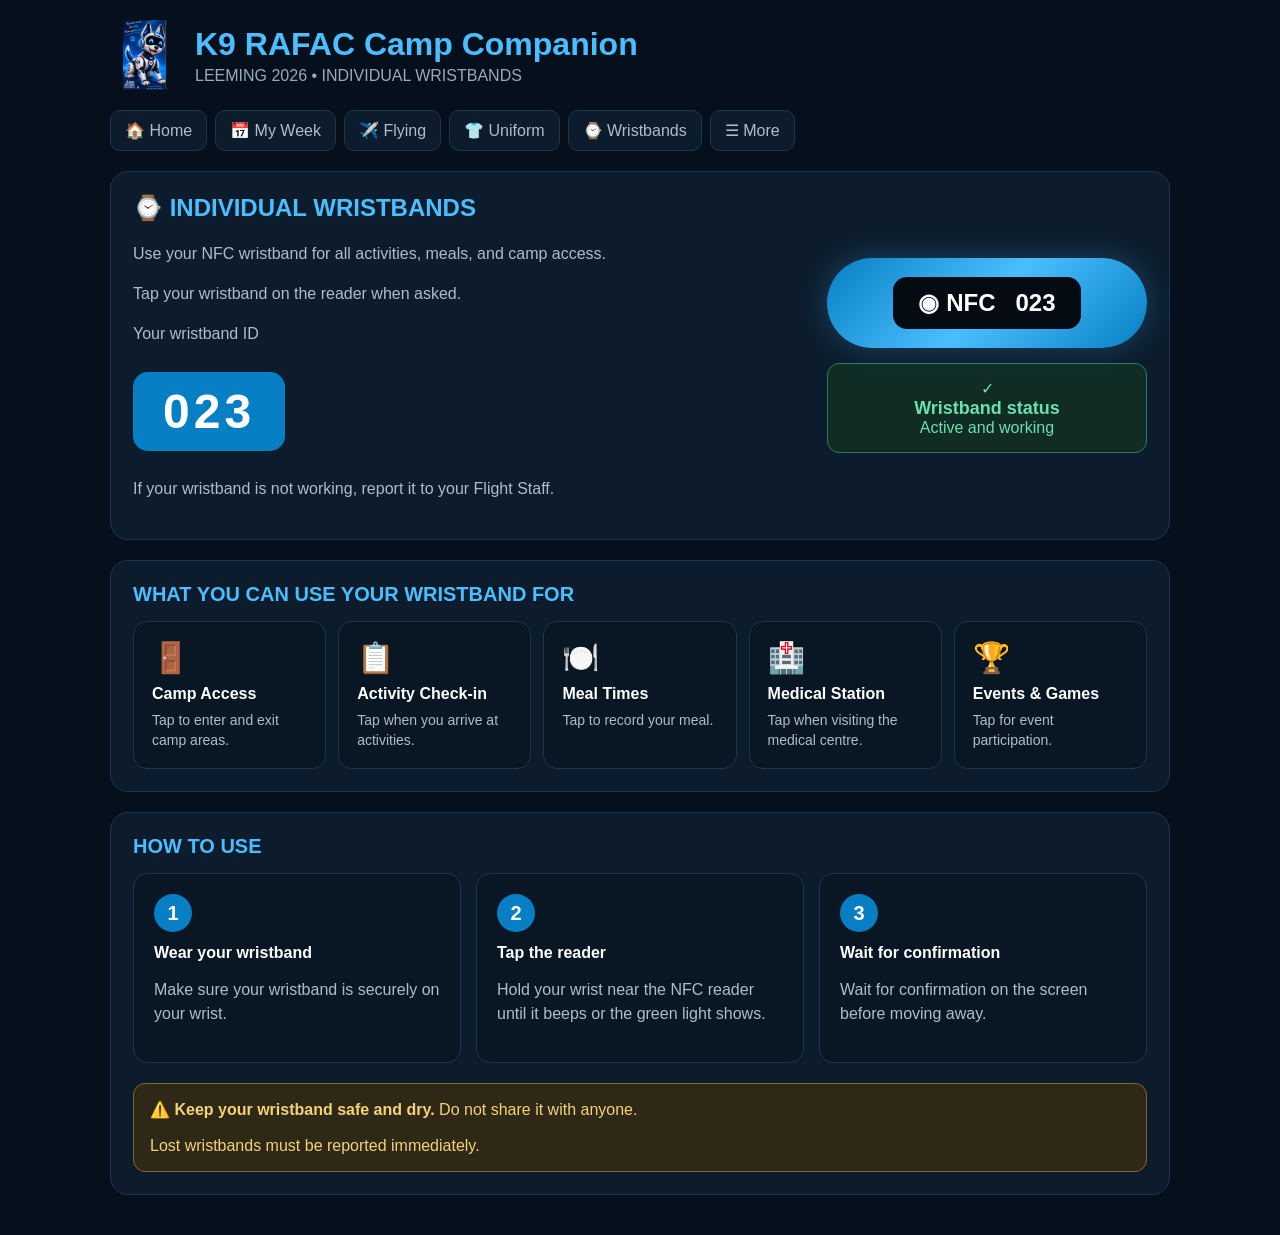
==== wristbands.html @ 38632a18 "Add individual wristbands page" ====
<!doctype html>
<html lang="en">
<head>
<meta charset="utf-8">
<meta name="viewport" content="width=device-width,initial-scale=1">
<meta name="theme-color" content="#06101d">
<title>Individual Wristbands • K9 RAFAC Camp Companion</title>

<style>
* {
  box-sizing: border-box;
}

body {
  margin: 0;
  font-family: Arial, sans-serif;
  background: #06101d;
  color: white;
}

.app {
  max-width: 1100px;
  margin: auto;
  padding: 20px;
}

header {
  display: flex;
  align-items: center;
  gap: 15px;
  margin-bottom: 20px;
}

header img {
  width: 70px;
  height: 70px;
  object-fit: contain;
}

h1 {
  margin: 0;
  color: #49bfff;
}

header p {
  margin: 4px 0 0;
  color: #9aaabd;
}

.card {
  background: #0c1c2d;
  border: 1px solid #183752;
  border-radius: 18px;
  padding: 22px;
  margin-bottom: 20px;
}

.hero {
  display: grid;
  grid-template-columns: 1fr 320px;
  gap: 30px;
  align-items: center;
}

h2 {
  color: #49bfff;
  margin-top: 0;
}

.muted {
  color: #aebdca;
  line-height: 1.5;
}

.wristband-id {
  display: inline-block;
  background: #087fc4;
  color: white;
  font-size: 48px;
  font-weight: bold;
  padding: 12px 30px;
  border-radius: 15px;
  margin: 10px 0;
  letter-spacing: 4px;
}

.wristband {
  height: 90px;
  background: linear-gradient(135deg,#087fc4,#49bfff,#087fc4);
  border-radius: 45px;
  position: relative;
  display: flex;
  align-items: center;
  justify-content: center;
  box-shadow: 0 0 30px rgba(73,191,255,.25);
}

.tag {
  background: #050b12;
  border-radius: 14px;
  padding: 12px 25px;
  font-size: 24px;
  font-weight: bold;
}

.status {
  margin-top: 15px;
  background: #102c25;
  border: 1px solid #277d62;
  color: #69e0ae;
  padding: 15px;
  border-radius: 12px;
  text-align: center;
}

.status strong {
  display: block;
  font-size: 18px;
}

.section-title {
  font-size: 20px;
  font-weight: bold;
  color: #49bfff;
  margin-bottom: 15px;
}

.features {
  display: grid;
  grid-template-columns: repeat(5,1fr);
  gap: 12px;
}

.feature {
  background: #091725;
  border: 1px solid #183752;
  border-radius: 14px;
  padding: 18px;
  min-height: 130px;
}

.feature-icon {
  font-size: 30px;
  margin-bottom: 10px;
}

.feature strong {
  display: block;
  margin-bottom: 8px;
}

.feature span {
  color: #aebdca;
  font-size: 14px;
  line-height: 1.4;
}

.steps {
  display: grid;
  grid-template-columns: repeat(3,1fr);
  gap: 15px;
}

.step {
  background: #091725;
  border-radius: 14px;
  padding: 20px;
  border: 1px solid #183752;
}

.number {
  width: 38px;
  height: 38px;
  background: #087fc4;
  border-radius: 50%;
  display: flex;
  align-items: center;
  justify-content: center;
  font-weight: bold;
  font-size: 20px;
  margin-bottom: 12px;
}

.warning {
  background: #302817;
  border: 1px solid #806b2b;
  color: #f2d477;
  border-radius: 12px;
  padding: 16px;
  margin-top: 20px;
}

.nav {
  display: flex;
  gap: 8px;
  overflow-x: auto;
  margin-bottom: 20px;
}

.nav a {
  text-decoration: none;
  color: #aebdca;
  background: #0c1c2d;
  border: 1px solid #183752;
  padding: 10px 14px;
  border-radius: 10px;
  white-space: nowrap;
}

.nav a:hover {
  color: white;
  border-color: #49bfff;
}

@media (max-width:800px) {
  .hero {
    grid-template-columns: 1fr;
  }

  .features {
    grid-template-columns: repeat(2,1fr);
  }

  .steps {
    grid-template-columns: 1fr;
  }
}

@media (max-width:500px) {
  .features {
    grid-template-columns: 1fr;
  }
}
</style>
</head>

<body>

<main class="app">

<header>
  <img src="images/k9.png" alt="K9">
  <div>
    <h1>K9 RAFAC Camp Companion</h1>
    <p>LEEMING 2026 • INDIVIDUAL WRISTBANDS</p>
  </div>
</header>

<nav class="nav">
  <a href="index.html">🏠 Home</a>
  <a href="index.html">📅 My Week</a>
  <a href="index.html">✈️ Flying</a>
  <a href="index.html">👕 Uniform</a>
  <a href="wristbands.html">⌚ Wristbands</a>
  <a href="index.html">☰ More</a>
</nav>

<section class="card hero">

  <div>
    <h2>⌚ INDIVIDUAL WRISTBANDS</h2>

    <p class="muted">
      Use your NFC wristband for all activities, meals,
      and camp access.
    </p>

    <p class="muted">
      Tap your wristband on the reader when asked.
    </p>

    <p class="muted">Your wristband ID</p>

    <div class="wristband-id">023</div>

    <p class="muted">
      If your wristband is not working, report it to your Flight Staff.
    </p>
  </div>

  <div>
    <div class="wristband">
      <div class="tag">◉ NFC &nbsp; 023</div>
    </div>

    <div class="status">
      ✓
      <strong>Wristband status</strong>
      Active and working
    </div>
  </div>

</section>

<section class="card">

  <div class="section-title">
    WHAT YOU CAN USE YOUR WRISTBAND FOR
  </div>

  <div class="features">

    <div class="feature">
      <div class="feature-icon">🚪</div>
      <strong>Camp Access</strong>
      <span>Tap to enter and exit camp areas.</span>
    </div>

    <div class="feature">
      <div class="feature-icon">📋</div>
      <strong>Activity Check-in</strong>
      <span>Tap when you arrive at activities.</span>
    </div>

    <div class="feature">
      <div class="feature-icon">🍽️</div>
      <strong>Meal Times</strong>
      <span>Tap to record your meal.</span>
    </div>

    <div class="feature">
      <div class="feature-icon">🏥</div>
      <strong>Medical Station</strong>
      <span>Tap when visiting the medical centre.</span>
    </div>

    <div class="feature">
      <div class="feature-icon">🏆</div>
      <strong>Events & Games</strong>
      <span>Tap for event participation.</span>
    </div>

  </div>

</section>

<section class="card">

  <div class="section-title">
    HOW TO USE
  </div>

  <div class="steps">

    <div class="step">
      <div class="number">1</div>
      <strong>Wear your wristband</strong>
      <p class="muted">
        Make sure your wristband is securely on your wrist.
      </p>
    </div>

    <div class="step">
      <div class="number">2</div>
      <strong>Tap the reader</strong>
      <p class="muted">
        Hold your wrist near the NFC reader until it beeps
        or the green light shows.
      </p>
    </div>

    <div class="step">
      <div class="number">3</div>
      <strong>Wait for confirmation</strong>
      <p class="muted">
        Wait for confirmation on the screen before moving away.
      </p>
    </div>

  </div>

  <div class="warning">
    ⚠️ <strong>Keep your wristband safe and dry.</strong>
    Do not share it with anyone.
    <br><br>
    Lost wristbands must be reported immediately.
  </div>

</section>

</main>

</body>
</html>
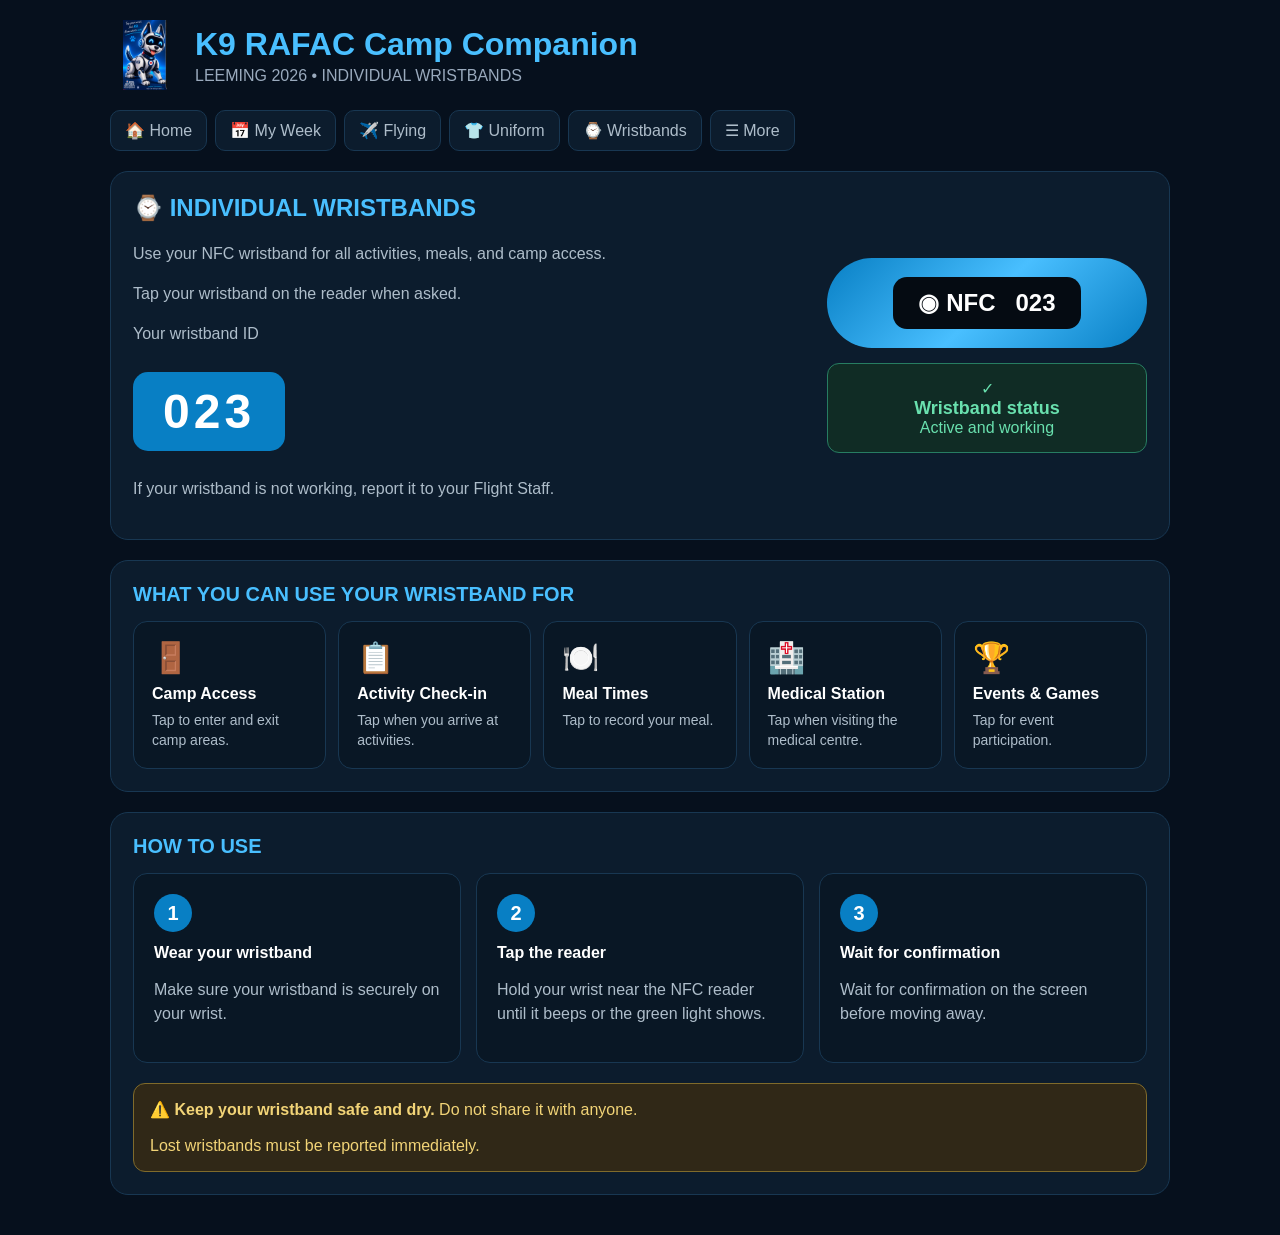
==== commit db69a034: "Make wristband page use cadet number" ====
--- a/wristbands.html
+++ b/wristbands.html
@@ -7,230 +7,36 @@
 <title>Individual Wristbands • K9 RAFAC Camp Companion</title>
 
 <style>
-* {
-  box-sizing: border-box;
-}
-
-body {
-  margin: 0;
-  font-family: Arial, sans-serif;
-  background: #06101d;
-  color: white;
-}
-
-.app {
-  max-width: 1100px;
-  margin: auto;
-  padding: 20px;
-}
-
-header {
-  display: flex;
-  align-items: center;
-  gap: 15px;
-  margin-bottom: 20px;
-}
-
-header img {
-  width: 70px;
-  height: 70px;
-  object-fit: contain;
-}
-
-h1 {
-  margin: 0;
-  color: #49bfff;
-}
-
-header p {
-  margin: 4px 0 0;
-  color: #9aaabd;
-}
-
-.card {
-  background: #0c1c2d;
-  border: 1px solid #183752;
-  border-radius: 18px;
-  padding: 22px;
-  margin-bottom: 20px;
-}
-
-.hero {
-  display: grid;
-  grid-template-columns: 1fr 320px;
-  gap: 30px;
-  align-items: center;
-}
-
-h2 {
-  color: #49bfff;
-  margin-top: 0;
-}
-
-.muted {
-  color: #aebdca;
-  line-height: 1.5;
-}
-
-.wristband-id {
-  display: inline-block;
-  background: #087fc4;
-  color: white;
-  font-size: 48px;
-  font-weight: bold;
-  padding: 12px 30px;
-  border-radius: 15px;
-  margin: 10px 0;
-  letter-spacing: 4px;
-}
-
-.wristband {
-  height: 90px;
-  background: linear-gradient(135deg,#087fc4,#49bfff,#087fc4);
-  border-radius: 45px;
-  position: relative;
-  display: flex;
-  align-items: center;
-  justify-content: center;
-  box-shadow: 0 0 30px rgba(73,191,255,.25);
-}
-
-.tag {
-  background: #050b12;
-  border-radius: 14px;
-  padding: 12px 25px;
-  font-size: 24px;
-  font-weight: bold;
-}
-
-.status {
-  margin-top: 15px;
-  background: #102c25;
-  border: 1px solid #277d62;
-  color: #69e0ae;
-  padding: 15px;
-  border-radius: 12px;
-  text-align: center;
-}
-
-.status strong {
-  display: block;
-  font-size: 18px;
-}
-
-.section-title {
-  font-size: 20px;
-  font-weight: bold;
-  color: #49bfff;
-  margin-bottom: 15px;
-}
-
-.features {
-  display: grid;
-  grid-template-columns: repeat(5,1fr);
-  gap: 12px;
-}
-
-.feature {
-  background: #091725;
-  border: 1px solid #183752;
-  border-radius: 14px;
-  padding: 18px;
-  min-height: 130px;
-}
-
-.feature-icon {
-  font-size: 30px;
-  margin-bottom: 10px;
-}
-
-.feature strong {
-  display: block;
-  margin-bottom: 8px;
-}
-
-.feature span {
-  color: #aebdca;
-  font-size: 14px;
-  line-height: 1.4;
-}
-
-.steps {
-  display: grid;
-  grid-template-columns: repeat(3,1fr);
-  gap: 15px;
-}
-
-.step {
-  background: #091725;
-  border-radius: 14px;
-  padding: 20px;
-  border: 1px solid #183752;
-}
-
-.number {
-  width: 38px;
-  height: 38px;
-  background: #087fc4;
-  border-radius: 50%;
-  display: flex;
-  align-items: center;
-  justify-content: center;
-  font-weight: bold;
-  font-size: 20px;
-  margin-bottom: 12px;
-}
-
-.warning {
-  background: #302817;
-  border: 1px solid #806b2b;
-  color: #f2d477;
-  border-radius: 12px;
-  padding: 16px;
-  margin-top: 20px;
-}
-
-.nav {
-  display: flex;
-  gap: 8px;
-  overflow-x: auto;
-  margin-bottom: 20px;
-}
-
-.nav a {
-  text-decoration: none;
-  color: #aebdca;
-  background: #0c1c2d;
-  border: 1px solid #183752;
-  padding: 10px 14px;
-  border-radius: 10px;
-  white-space: nowrap;
-}
-
-.nav a:hover {
-  color: white;
-  border-color: #49bfff;
-}
-
-@media (max-width:800px) {
-  .hero {
-    grid-template-columns: 1fr;
-  }
-
-  .features {
-    grid-template-columns: repeat(2,1fr);
-  }
-
-  .steps {
-    grid-template-columns: 1fr;
-  }
-}
-
-@media (max-width:500px) {
-  .features {
-    grid-template-columns: 1fr;
-  }
-}
+*{box-sizing:border-box}
+body{margin:0;font-family:Arial,sans-serif;background:#06101d;color:white}
+.app{max-width:1100px;margin:auto;padding:20px}
+header{display:flex;align-items:center;gap:15px;margin-bottom:20px}
+header img{width:70px;height:70px;object-fit:contain}
+h1{margin:0;color:#49bfff}
+header p{margin:4px 0 0;color:#9aaabd}
+.card{background:#0c1c2d;border:1px solid #183752;border-radius:18px;padding:22px;margin-bottom:20px}
+.hero{display:grid;grid-template-columns:1fr 320px;gap:30px;align-items:center}
+h2{color:#49bfff;margin-top:0}
+.muted{color:#aebdca;line-height:1.5}
+.wristband-id{display:inline-block;background:#087fc4;color:white;font-size:48px;font-weight:bold;padding:12px 30px;border-radius:15px;margin:10px 0;letter-spacing:4px}
+.wristband{height:90px;background:linear-gradient(135deg,#087fc4,#49bfff,#087fc4);border-radius:45px;display:flex;align-items:center;justify-content:center}
+.tag{background:#050b12;border-radius:14px;padding:12px 25px;font-size:24px;font-weight:bold}
+.status{margin-top:15px;background:#102c25;border:1px solid #277d62;color:#69e0ae;padding:15px;border-radius:12px;text-align:center}
+.status strong{display:block;font-size:18px}
+.section-title{font-size:20px;font-weight:bold;color:#49bfff;margin-bottom:15px}
+.features{display:grid;grid-template-columns:repeat(5,1fr);gap:12px}
+.feature{background:#091725;border:1px solid #183752;border-radius:14px;padding:18px;min-height:130px}
+.feature-icon{font-size:30px;margin-bottom:10px}
+.feature strong{display:block;margin-bottom:8px}
+.feature span{color:#aebdca;font-size:14px;line-height:1.4}
+.steps{display:grid;grid-template-columns:repeat(3,1fr);gap:15px}
+.step{background:#091725;border-radius:14px;padding:20px;border:1px solid #183752}
+.number{width:38px;height:38px;background:#087fc4;border-radius:50%;display:flex;align-items:center;justify-content:center;font-weight:bold;font-size:20px;margin-bottom:12px}
+.warning{background:#302817;border:1px solid #806b2b;color:#f2d477;border-radius:12px;padding:16px;margin-top:20px}
+.nav{display:flex;gap:8px;overflow-x:auto;margin-bottom:20px}
+.nav a{text-decoration:none;color:#aebdca;background:#0c1c2d;border:1px solid #183752;padding:10px 14px;border-radius:10px;white-space:nowrap}
+@media(max-width:800px){.hero{grid-template-columns:1fr}.features{grid-template-columns:repeat(2,1fr)}.steps{grid-template-columns:1fr}}
+@media(max-width:500px){.features{grid-template-columns:1fr}}
 </style>
 </head>
 
@@ -239,146 +45,142 @@
 <main class="app">
 
 <header>
-  <img src="images/k9.png" alt="K9">
-  <div>
-    <h1>K9 RAFAC Camp Companion</h1>
-    <p>LEEMING 2026 • INDIVIDUAL WRISTBANDS</p>
-  </div>
+<img src="images/k9.png" alt="K9">
+<div>
+<h1>K9 RAFAC Camp Companion</h1>
+<p>LEEMING 2026 • INDIVIDUAL WRISTBANDS</p>
+</div>
 </header>
 
 <nav class="nav">
-  <a href="index.html">🏠 Home</a>
-  <a href="index.html">📅 My Week</a>
-  <a href="index.html">✈️ Flying</a>
-  <a href="index.html">👕 Uniform</a>
-  <a href="wristbands.html">⌚ Wristbands</a>
-  <a href="index.html">☰ More</a>
+<a href="index.html">🏠 Home</a>
+<a href="index.html">📅 My Week</a>
+<a href="index.html">✈️ Flying</a>
+<a href="index.html">👕 Uniform</a>
+<a href="wristbands.html">⌚ Wristbands</a>
+<a href="index.html">☰ More</a>
 </nav>
 
 <section class="card hero">
 
-  <div>
-    <h2>⌚ INDIVIDUAL WRISTBANDS</h2>
+<div>
+<h2>⌚ INDIVIDUAL WRISTBANDS</h2>
 
-    <p class="muted">
-      Use your NFC wristband for all activities, meals,
-      and camp access.
-    </p>
+<p class="muted">Use your NFC wristband for all activities, meals, and camp access.</p>
 
-    <p class="muted">
-      Tap your wristband on the reader when asked.
-    </p>
+<p class="muted">Tap your wristband on the reader when asked.</p>
 
-    <p class="muted">Your wristband ID</p>
+<p class="muted">Your wristband ID</p>
 
-    <div class="wristband-id">023</div>
+<div class="wristband-id" id="cadetId">023</div>
 
-    <p class="muted">
-      If your wristband is not working, report it to your Flight Staff.
-    </p>
-  </div>
+<p class="muted">If your wristband is not working, report it to your Flight Staff.</p>
+</div>
 
-  <div>
-    <div class="wristband">
-      <div class="tag">◉ NFC &nbsp; 023</div>
-    </div>
+<div>
 
-    <div class="status">
-      ✓
-      <strong>Wristband status</strong>
-      Active and working
-    </div>
-  </div>
+<div class="wristband">
+<div class="tag">◉ NFC &nbsp; <span id="cadetTag">023</span></div>
+</div>
+
+<div class="status">
+✓
+<strong>Wristband status</strong>
+Active and working
+</div>
+
+</div>
 
 </section>
 
 <section class="card">
 
-  <div class="section-title">
-    WHAT YOU CAN USE YOUR WRISTBAND FOR
-  </div>
+<div class="section-title">WHAT YOU CAN USE YOUR WRISTBAND FOR</div>
 
-  <div class="features">
+<div class="features">
 
-    <div class="feature">
-      <div class="feature-icon">🚪</div>
-      <strong>Camp Access</strong>
-      <span>Tap to enter and exit camp areas.</span>
-    </div>
+<div class="feature">
+<div class="feature-icon">🚪</div>
+<strong>Camp Access</strong>
+<span>Tap to enter and exit camp areas.</span>
+</div>
 
-    <div class="feature">
-      <div class="feature-icon">📋</div>
-      <strong>Activity Check-in</strong>
-      <span>Tap when you arrive at activities.</span>
-    </div>
+<div class="feature">
+<div class="feature-icon">📋</div>
+<strong>Activity Check-in</strong>
+<span>Tap when you arrive at activities.</span>
+</div>
 
-    <div class="feature">
-      <div class="feature-icon">🍽️</div>
-      <strong>Meal Times</strong>
-      <span>Tap to record your meal.</span>
-    </div>
+<div class="feature">
+<div class="feature-icon">🍽️</div>
+<strong>Meal Times</strong>
+<span>Tap to record your meal.</span>
+</div>
 
-    <div class="feature">
-      <div class="feature-icon">🏥</div>
-      <strong>Medical Station</strong>
-      <span>Tap when visiting the medical centre.</span>
-    </div>
+<div class="feature">
+<div class="feature-icon">🏥</div>
+<strong>Medical Station</strong>
+<span>Tap when visiting the medical centre.</span>
+</div>
 
-    <div class="feature">
-      <div class="feature-icon">🏆</div>
-      <strong>Events & Games</strong>
-      <span>Tap for event participation.</span>
-    </div>
+<div class="feature">
+<div class="feature-icon">🏆</div>
+<strong>Events & Games</strong>
+<span>Tap for event participation.</span>
+</div>
 
-  </div>
-
+</div>
 </section>
 
 <section class="card">
 
-  <div class="section-title">
-    HOW TO USE
-  </div>
+<div class="section-title">HOW TO USE</div>
 
-  <div class="steps">
+<div class="steps">
 
-    <div class="step">
-      <div class="number">1</div>
-      <strong>Wear your wristband</strong>
-      <p class="muted">
-        Make sure your wristband is securely on your wrist.
-      </p>
-    </div>
+<div class="step">
+<div class="number">1</div>
+<strong>Wear your wristband</strong>
+<p class="muted">Make sure your wristband is securely on your wrist.</p>
+</div>
 
-    <div class="step">
-      <div class="number">2</div>
-      <strong>Tap the reader</strong>
-      <p class="muted">
-        Hold your wrist near the NFC reader until it beeps
-        or the green light shows.
-      </p>
-    </div>
+<div class="step">
+<div class="number">2</div>
+<strong>Tap the reader</strong>
+<p class="muted">Hold your wrist near the NFC reader until it beeps or the green light shows.</p>
+</div>
 
-    <div class="step">
-      <div class="number">3</div>
-      <strong>Wait for confirmation</strong>
-      <p class="muted">
-        Wait for confirmation on the screen before moving away.
-      </p>
-    </div>
+<div class="step">
+<div class="number">3</div>
+<strong>Wait for confirmation</strong>
+<p class="muted">Wait for confirmation on the screen before moving away.</p>
+</div>
 
-  </div>
+</div>
 
-  <div class="warning">
-    ⚠️ <strong>Keep your wristband safe and dry.</strong>
-    Do not share it with anyone.
-    <br><br>
-    Lost wristbands must be reported immediately.
-  </div>
+<div class="warning">
+⚠️ <strong>Keep your wristband safe and dry.</strong>
+Do not share it with anyone.
+<br><br>
+Lost wristbands must be reported immediately.
+</div>
 
 </section>
 
 </main>
 
+<script>
+const params = new URLSearchParams(window.location.search);
+const supplied = params.get("cadet") || localStorage.getItem("k9CadetId") || "023";
+const number = parseInt(supplied, 10);
+
+const id = Number.isInteger(number) && number >= 1 && number <= 68
+  ? String(number).padStart(3, "0")
+  : "023";
+
+document.getElementById("cadetId").textContent = id;
+document.getElementById("cadetTag").textContent = id;
+</script>
+
 </body>
 </html>
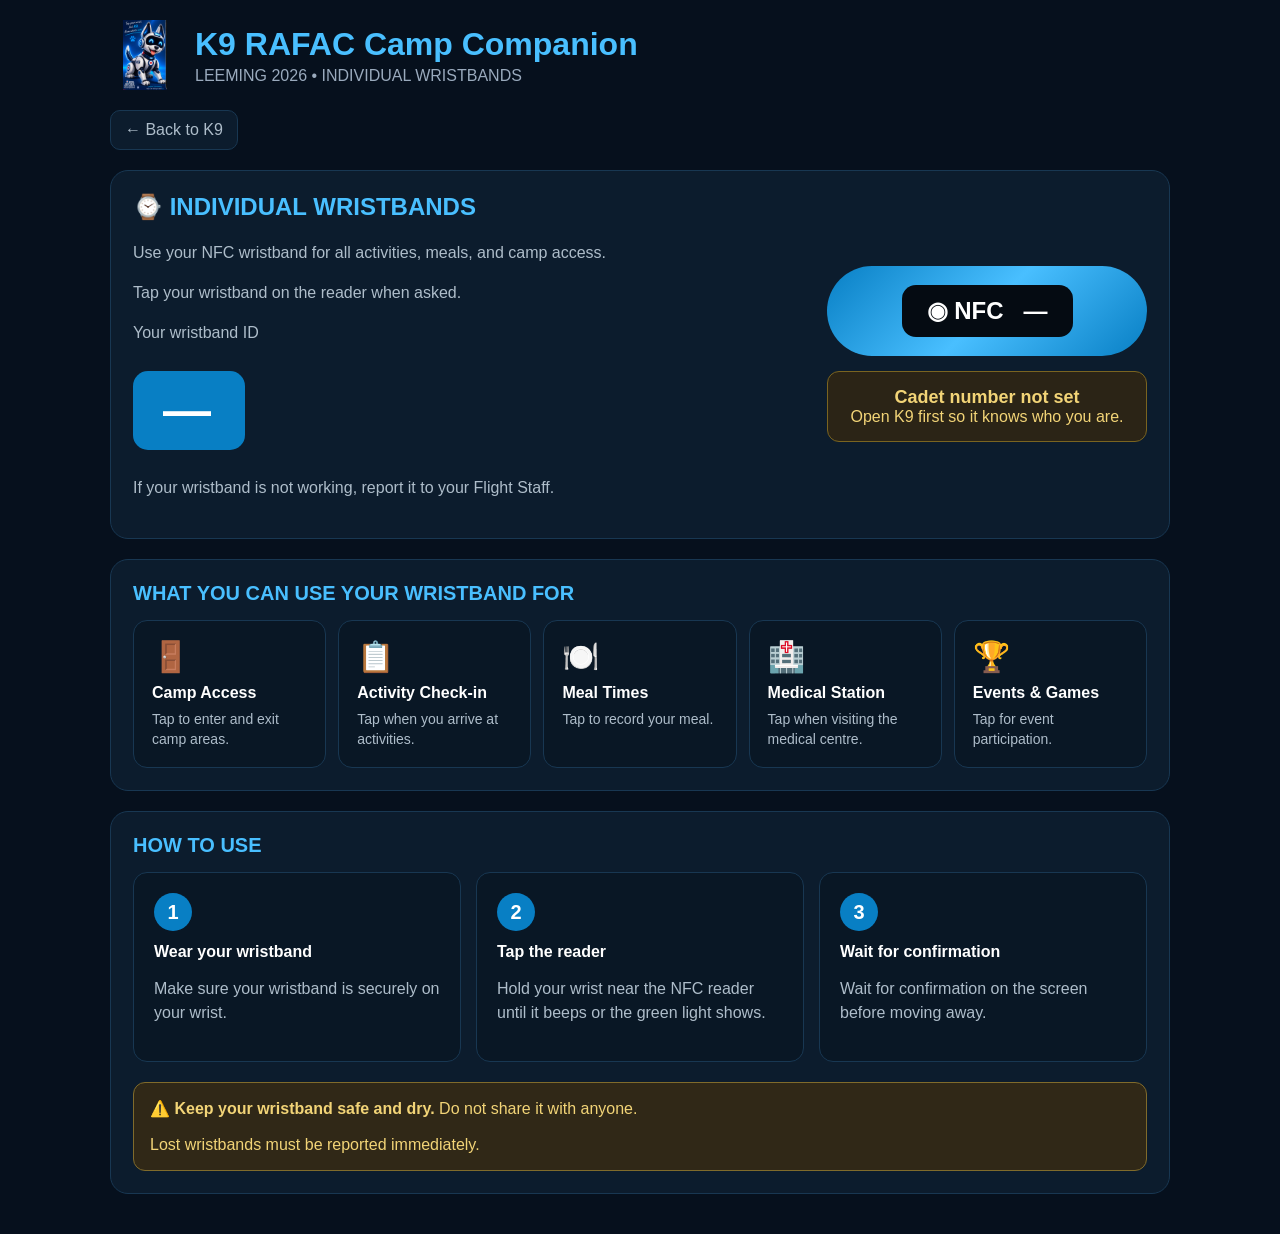
==== commit 1736e70a: "Streamline: remove dead code, wire up the wristband page Dead code, all of it reachable by nothing: " ====
--- a/wristbands.html
+++ b/wristbands.html
@@ -21,7 +21,7 @@
 .wristband-id{display:inline-block;background:#087fc4;color:white;font-size:48px;font-weight:bold;padding:12px 30px;border-radius:15px;margin:10px 0;letter-spacing:4px}
 .wristband{height:90px;background:linear-gradient(135deg,#087fc4,#49bfff,#087fc4);border-radius:45px;display:flex;align-items:center;justify-content:center}
 .tag{background:#050b12;border-radius:14px;padding:12px 25px;font-size:24px;font-weight:bold}
-.status{margin-top:15px;background:#102c25;border:1px solid #277d62;color:#69e0ae;padding:15px;border-radius:12px;text-align:center}
+.status.unknown{background:#2b2416;border-color:#7a6420;color:#f2d477}.status{margin-top:15px;background:#102c25;border:1px solid #277d62;color:#69e0ae;padding:15px;border-radius:12px;text-align:center}
 .status strong{display:block;font-size:18px}
 .section-title{font-size:20px;font-weight:bold;color:#49bfff;margin-bottom:15px}
 .features{display:grid;grid-template-columns:repeat(5,1fr);gap:12px}
@@ -53,12 +53,7 @@
 </header>
 
 <nav class="nav">
-<a href="index.html">🏠 Home</a>
-<a href="index.html">📅 My Week</a>
-<a href="index.html">✈️ Flying</a>
-<a href="index.html">👕 Uniform</a>
-<a href="wristbands.html">⌚ Wristbands</a>
-<a href="index.html">☰ More</a>
+<a href="index.html">← Back to K9</a>
 </nav>
 
 <section class="card hero">
@@ -83,10 +78,9 @@
 <div class="tag">◉ NFC &nbsp; <span id="cadetTag">023</span></div>
 </div>
 
-<div class="status">
-✓
+<div class="status" id="wristbandStatus">
 <strong>Wristband status</strong>
-Active and working
+Check with Flight Staff if it is not reading.
 </div>
 
 </div>
@@ -171,16 +165,23 @@
 
 <script>
 const params = new URLSearchParams(window.location.search);
-const supplied = params.get("cadet") || localStorage.getItem("k9CadetId") || "023";
+const supplied = params.get("cadet") || localStorage.getItem("k9CadetId");
 const number = parseInt(supplied, 10);
+const valid = Number.isInteger(number) && number >= 1 && number <= 60;
 
-const id = Number.isInteger(number) && number >= 1 && number <= 68
-  ? String(number).padStart(3, "0")
-  : "023";
+// Show a dash rather than someone else's number when we do not know who this
+// is. A cadet seeing a real ID that is not theirs would report the wrong one.
+const id = valid ? String(number).padStart(3, "0") : "—";
 
 document.getElementById("cadetId").textContent = id;
 document.getElementById("cadetTag").textContent = id;
+
+if (!valid) {
+  document.getElementById("wristbandStatus").innerHTML =
+    "<strong>Cadet number not set</strong>Open K9 first so it knows who you are.";
+  document.getElementById("wristbandStatus").className = "status unknown";
+}
 </script>
 
 </body>
-</html>+</html>
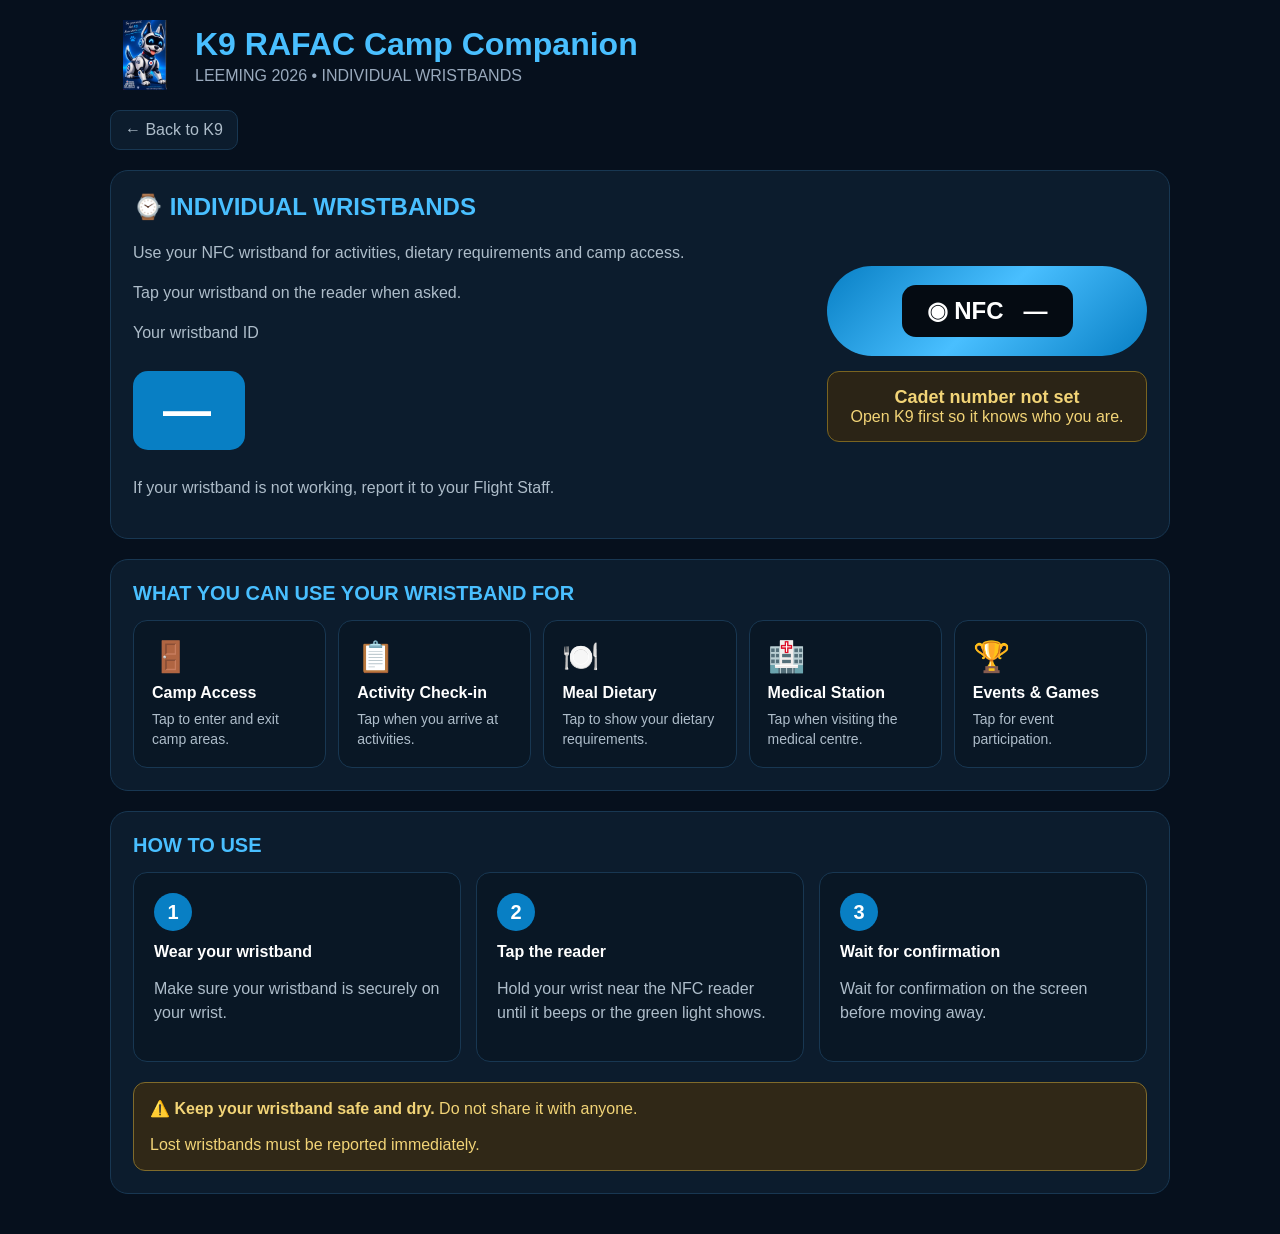
==== commit 0b7f55d7: "Shrink images 86%, hide the emergency button, add offline support Images, 9.3 MB -> 1.28 MB: The uni" ====
--- a/wristbands.html
+++ b/wristbands.html
@@ -45,7 +45,7 @@
 <main class="app">
 
 <header>
-<img src="images/k9.png" alt="K9">
+<img src="images/k9.jpg" alt="K9">
 <div>
 <h1>K9 RAFAC Camp Companion</h1>
 <p>LEEMING 2026 • INDIVIDUAL WRISTBANDS</p>
@@ -61,7 +61,7 @@
 <div>
 <h2>⌚ INDIVIDUAL WRISTBANDS</h2>
 
-<p class="muted">Use your NFC wristband for all activities, meals, and camp access.</p>
+<p class="muted">Use your NFC wristband for activities, dietary requirements and camp access.</p>
 
 <p class="muted">Tap your wristband on the reader when asked.</p>
 
@@ -107,8 +107,8 @@
 
 <div class="feature">
 <div class="feature-icon">🍽️</div>
-<strong>Meal Times</strong>
-<span>Tap to record your meal.</span>
+<strong>Meal Dietary</strong>
+<span>Tap to show your dietary requirements.</span>
 </div>
 
 <div class="feature">
